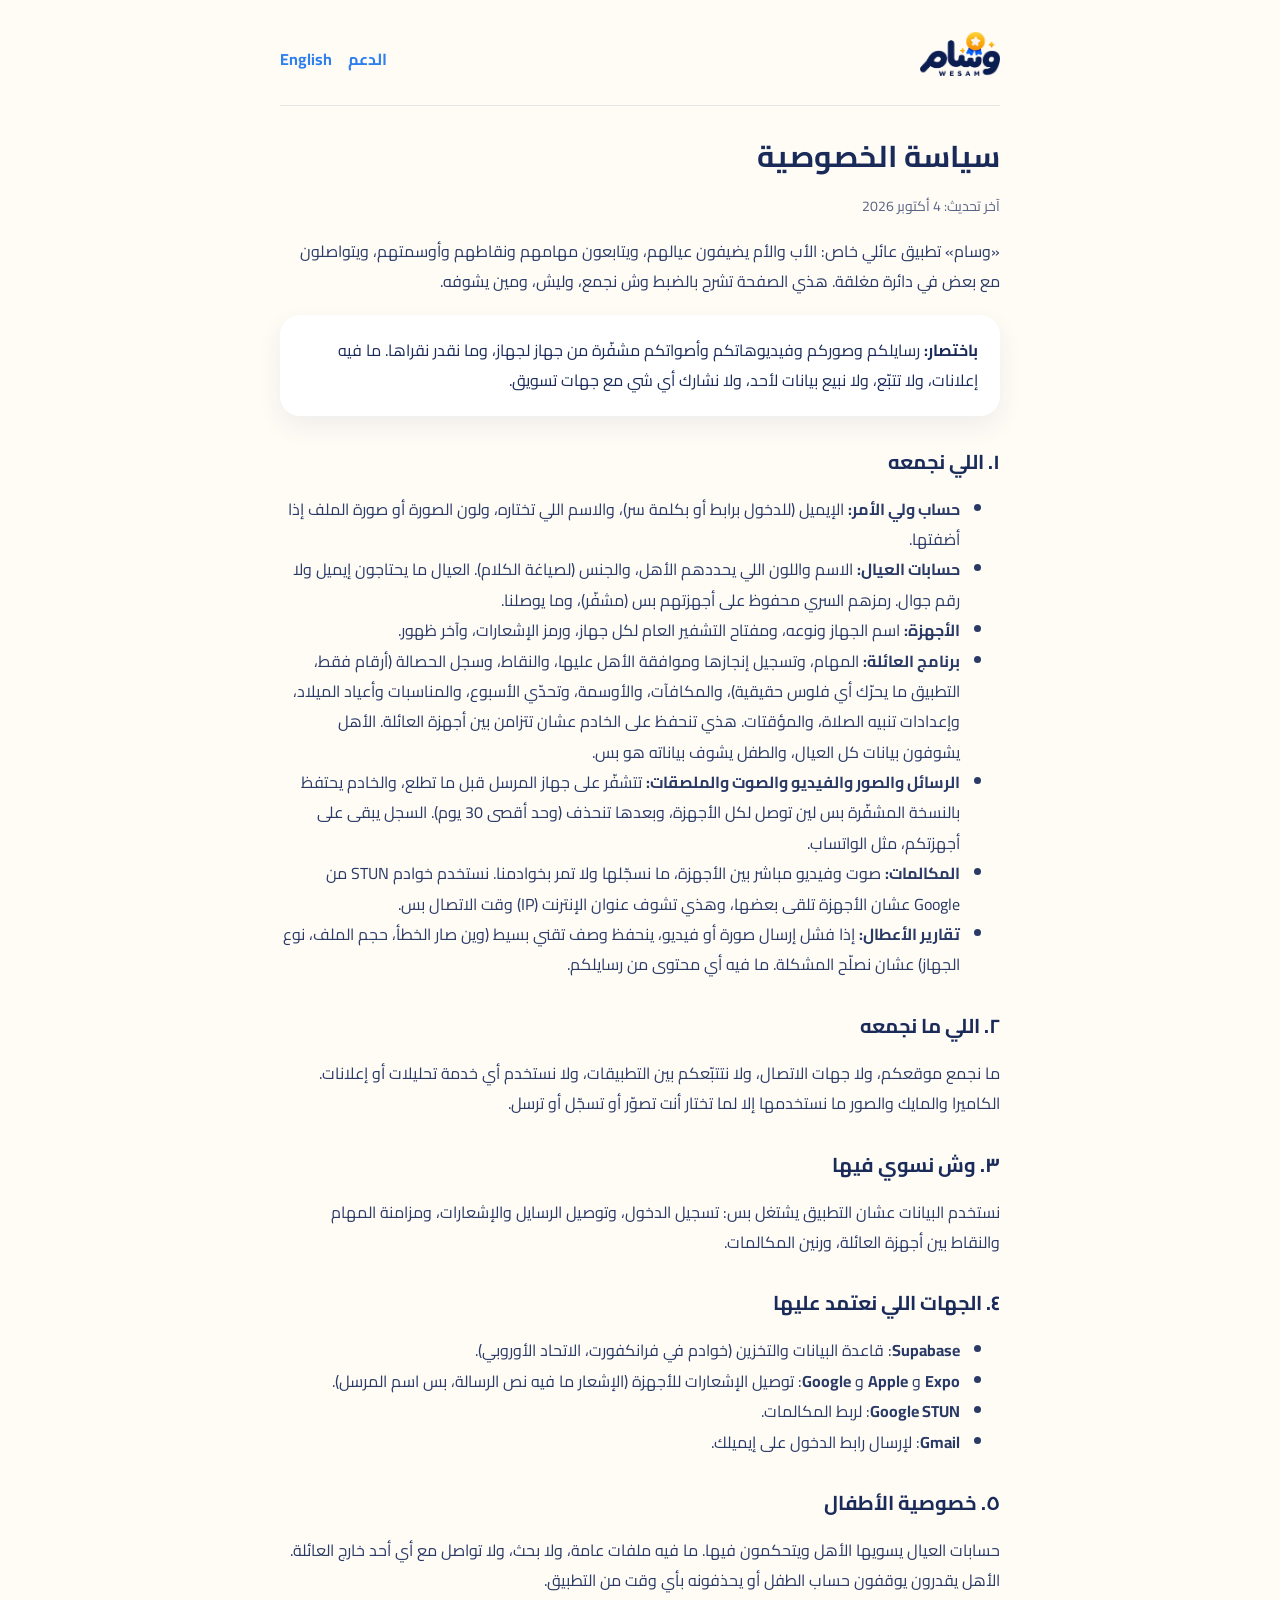
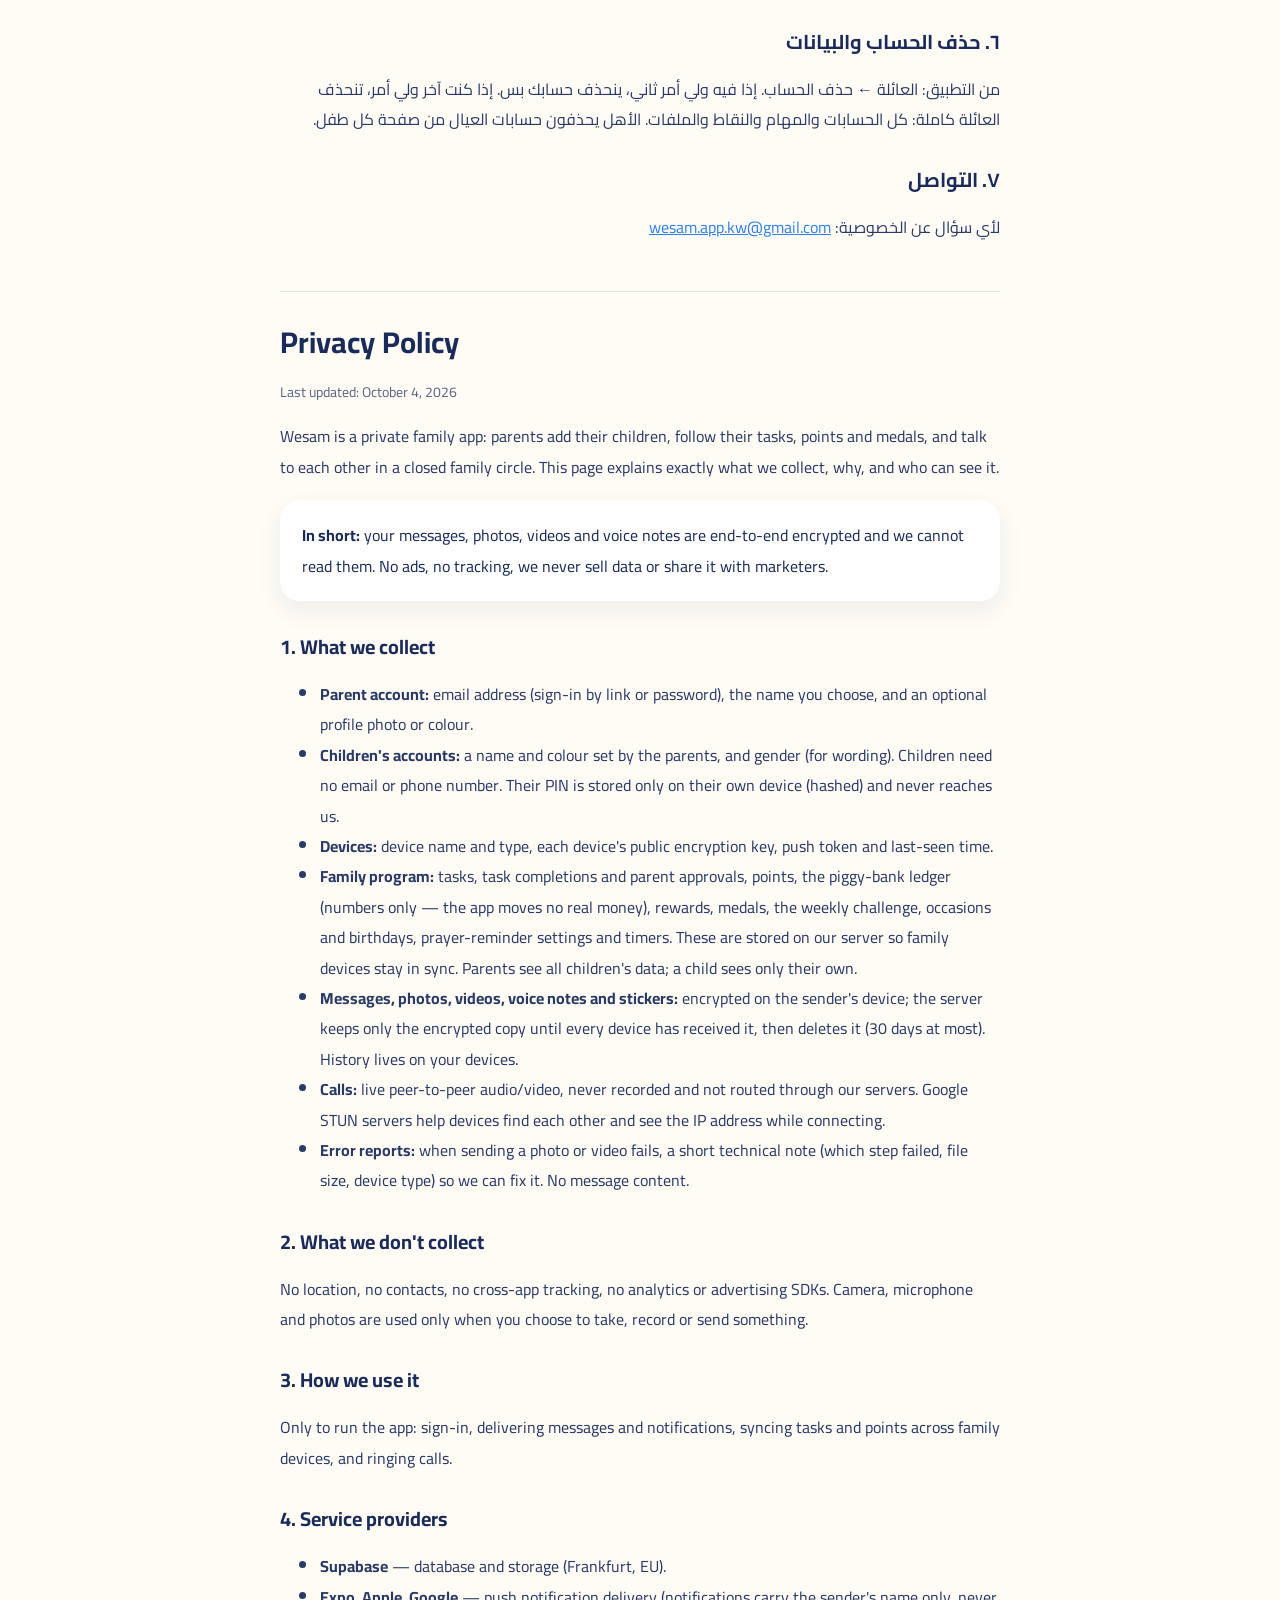
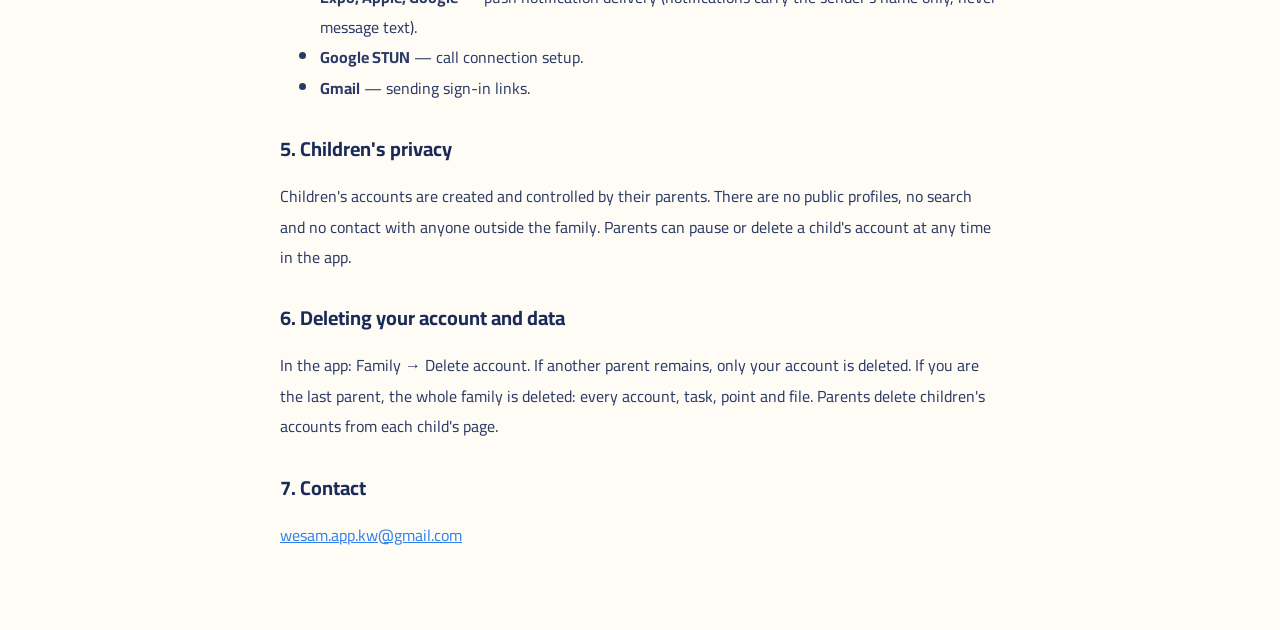
==== privacy.html @ d6e0573b "feat: Wesam privacy policy and support pages Co-Authored-By: Claude Opus 5.5 <noreply@anthropic.com>" ====
<!doctype html>
<html lang="ar" dir="rtl">
<head>
<meta charset="utf-8">
<meta name="viewport" content="width=device-width,initial-scale=1">
<title>سياسة الخصوصية · وسام</title>
<link rel="preconnect" href="https://fonts.googleapis.com">
<link rel="stylesheet" href="https://fonts.googleapis.com/css2?family=Cairo:wght@500;700;800&display=swap">
<link rel="stylesheet" href="style.css">
<link rel="icon" href="icon.png">
</head>
<body>
<div class="wrap">
<header><a href="./"><img src="logo.png" alt="وسام"></a><nav><a href="support.html">الدعم</a><a href="#en">English</a></nav></header>

<h1>سياسة الخصوصية</h1>
<p class="muted">آخر تحديث: 4 أكتوبر 2026</p>
<p>«وسام» تطبيق عائلي خاص: الأب والأم يضيفون عيالهم، ويتابعون مهامهم ونقاطهم وأوسمتهم، ويتواصلون مع بعض في دائرة مغلقة. هذي الصفحة تشرح بالضبط وش نجمع، وليش، ومين يشوفه.</p>

<div class="card">
<b>باختصار:</b> رسايلكم وصوركم وفيديوهاتكم وأصواتكم مشفّرة من جهاز لجهاز، وما نقدر نقراها. ما فيه إعلانات، ولا تتبّع، ولا نبيع بيانات لأحد، ولا نشارك أي شي مع جهات تسويق.
</div>

<h2>١. اللي نجمعه</h2>
<ul>
<li><b>حساب ولي الأمر:</b> الإيميل (للدخول برابط أو بكلمة سر)، والاسم اللي تختاره، ولون الصورة أو صورة الملف إذا أضفتها.</li>
<li><b>حسابات العيال:</b> الاسم واللون اللي يحددهم الأهل، والجنس (لصياغة الكلام). العيال ما يحتاجون إيميل ولا رقم جوال. رمزهم السري محفوظ على أجهزتهم بس (مشفّر)، وما يوصلنا.</li>
<li><b>الأجهزة:</b> اسم الجهاز ونوعه، ومفتاح التشفير العام لكل جهاز، ورمز الإشعارات، وآخر ظهور.</li>
<li><b>برنامج العائلة:</b> المهام، وتسجيل إنجازها وموافقة الأهل عليها، والنقاط، وسجل الحصالة (أرقام فقط، التطبيق ما يحرّك أي فلوس حقيقية)، والمكافآت، والأوسمة، وتحدّي الأسبوع، والمناسبات وأعياد الميلاد، وإعدادات تنبيه الصلاة، والمؤقتات. هذي تنحفظ على الخادم عشان تتزامن بين أجهزة العائلة. الأهل يشوفون بيانات كل العيال، والطفل يشوف بياناته هو بس.</li>
<li><b>الرسائل والصور والفيديو والصوت والملصقات:</b> تتشفّر على جهاز المرسل قبل ما تطلع، والخادم يحتفظ بالنسخة المشفّرة بس لين توصل لكل الأجهزة، وبعدها تنحذف (وحد أقصى 30 يوم). السجل يبقى على أجهزتكم، مثل الواتساب.</li>
<li><b>المكالمات:</b> صوت وفيديو مباشر بين الأجهزة، ما نسجّلها ولا تمر بخوادمنا. نستخدم خوادم STUN من Google عشان الأجهزة تلقى بعضها، وهذي تشوف عنوان الإنترنت (IP) وقت الاتصال بس.</li>
<li><b>تقارير الأعطال:</b> إذا فشل إرسال صورة أو فيديو، ينحفظ وصف تقني بسيط (وين صار الخطأ، حجم الملف، نوع الجهاز) عشان نصلّح المشكلة. ما فيه أي محتوى من رسايلكم.</li>
</ul>

<h2>٢. اللي ما نجمعه</h2>
<p>ما نجمع موقعكم، ولا جهات الاتصال، ولا نتتبّعكم بين التطبيقات، ولا نستخدم أي خدمة تحليلات أو إعلانات. الكاميرا والمايك والصور ما نستخدمها إلا لما تختار أنت تصوّر أو تسجّل أو ترسل.</p>

<h2>٣. وش نسوي فيها</h2>
<p>نستخدم البيانات عشان التطبيق يشتغل بس: تسجيل الدخول، وتوصيل الرسايل والإشعارات، ومزامنة المهام والنقاط بين أجهزة العائلة، ورنين المكالمات.</p>

<h2>٤. الجهات اللي نعتمد عليها</h2>
<ul>
<li><b>Supabase</b>: قاعدة البيانات والتخزين (خوادم في فرانكفورت، الاتحاد الأوروبي).</li>
<li><b>Expo</b> و <b>Apple</b> و <b>Google</b>: توصيل الإشعارات للأجهزة (الإشعار ما فيه نص الرسالة، بس اسم المرسل).</li>
<li><b>Google STUN</b>: لربط المكالمات.</li>
<li><b>Gmail</b>: لإرسال رابط الدخول على إيميلك.</li>
</ul>

<h2>٥. خصوصية الأطفال</h2>
<p>حسابات العيال يسويها الأهل ويتحكمون فيها. ما فيه ملفات عامة، ولا بحث، ولا تواصل مع أي أحد خارج العائلة. الأهل يقدرون يوقفون حساب الطفل أو يحذفونه بأي وقت من التطبيق.</p>

<h2>٦. حذف الحساب والبيانات</h2>
<p>من التطبيق: العائلة ← حذف الحساب. إذا فيه ولي أمر ثاني، ينحذف حسابك بس. إذا كنت آخر ولي أمر، تنحذف العائلة كاملة: كل الحسابات والمهام والنقاط والملفات. الأهل يحذفون حسابات العيال من صفحة كل طفل.</p>

<h2>٧. التواصل</h2>
<p>لأي سؤال عن الخصوصية: <a href="mailto:wesam.app.kw@gmail.com">wesam.app.kw@gmail.com</a></p>

<section class="en" id="en">
<h1>Privacy Policy</h1>
<p class="muted">Last updated: October 4, 2026</p>
<p>Wesam is a private family app: parents add their children, follow their tasks, points and medals, and talk to each other in a closed family circle. This page explains exactly what we collect, why, and who can see it.</p>
<div class="card"><b>In short:</b> your messages, photos, videos and voice notes are end-to-end encrypted and we cannot read them. No ads, no tracking, we never sell data or share it with marketers.</div>
<h2>1. What we collect</h2>
<ul>
<li><b>Parent account:</b> email address (sign-in by link or password), the name you choose, and an optional profile photo or colour.</li>
<li><b>Children's accounts:</b> a name and colour set by the parents, and gender (for wording). Children need no email or phone number. Their PIN is stored only on their own device (hashed) and never reaches us.</li>
<li><b>Devices:</b> device name and type, each device's public encryption key, push token and last-seen time.</li>
<li><b>Family program:</b> tasks, task completions and parent approvals, points, the piggy-bank ledger (numbers only — the app moves no real money), rewards, medals, the weekly challenge, occasions and birthdays, prayer-reminder settings and timers. These are stored on our server so family devices stay in sync. Parents see all children's data; a child sees only their own.</li>
<li><b>Messages, photos, videos, voice notes and stickers:</b> encrypted on the sender's device; the server keeps only the encrypted copy until every device has received it, then deletes it (30 days at most). History lives on your devices.</li>
<li><b>Calls:</b> live peer-to-peer audio/video, never recorded and not routed through our servers. Google STUN servers help devices find each other and see the IP address while connecting.</li>
<li><b>Error reports:</b> when sending a photo or video fails, a short technical note (which step failed, file size, device type) so we can fix it. No message content.</li>
</ul>
<h2>2. What we don't collect</h2>
<p>No location, no contacts, no cross-app tracking, no analytics or advertising SDKs. Camera, microphone and photos are used only when you choose to take, record or send something.</p>
<h2>3. How we use it</h2>
<p>Only to run the app: sign-in, delivering messages and notifications, syncing tasks and points across family devices, and ringing calls.</p>
<h2>4. Service providers</h2>
<ul><li><b>Supabase</b> — database and storage (Frankfurt, EU).</li><li><b>Expo, Apple, Google</b> — push notification delivery (notifications carry the sender's name only, never message text).</li><li><b>Google STUN</b> — call connection setup.</li><li><b>Gmail</b> — sending sign-in links.</li></ul>
<h2>5. Children's privacy</h2>
<p>Children's accounts are created and controlled by their parents. There are no public profiles, no search and no contact with anyone outside the family. Parents can pause or delete a child's account at any time in the app.</p>
<h2>6. Deleting your account and data</h2>
<p>In the app: Family → Delete account. If another parent remains, only your account is deleted. If you are the last parent, the whole family is deleted: every account, task, point and file. Parents delete children's accounts from each child's page.</p>
<h2>7. Contact</h2>
<p><a href="mailto:wesam.app.kw@gmail.com">wesam.app.kw@gmail.com</a></p>
</section>
</div>
</body>
</html>
---- style.css ----
:root{--n:#1A2B59;--b:#2F80ED;--g:#FFC83D;--c:#FFF8E9;--ink2:#5A6585;--hair:rgba(26,43,89,.1)}
*{box-sizing:border-box}
body{margin:0;background:#FFFCF6;color:var(--n);font-family:Cairo,-apple-system,'Segoe UI',Tahoma,Arial,sans-serif;line-height:1.9}
.wrap{max-width:760px;margin:0 auto;padding:32px 20px 64px}
header{display:flex;align-items:center;justify-content:space-between;gap:16px;padding-bottom:20px;border-bottom:1px solid var(--hair);margin-bottom:28px}
header img{height:44px}
nav a{color:var(--b);text-decoration:none;font-weight:700;margin-inline-start:16px}
h1{font-size:30px;line-height:1.5;margin:0 0 6px}
h2{font-size:20px;line-height:1.6;margin:30px 0 8px}
p,li{font-size:16px;color:#2A3A66}
.muted{color:var(--ink2);font-size:14px}
.card{background:#fff;border-radius:20px;padding:20px 22px;box-shadow:0 10px 26px rgba(26,43,89,.07);margin:18px 0}
.en{direction:ltr;text-align:left;margin-top:48px;padding-top:28px;border-top:1px solid var(--hair)}
a{color:var(--b)}
.hero{text-align:center;padding:40px 0 20px}
.hero img{width:120px;border-radius:28px;box-shadow:0 14px 30px rgba(26,43,89,.15)}
.btns{display:flex;gap:12px;justify-content:center;flex-wrap:wrap;margin-top:22px}
.btn{display:inline-block;padding:12px 22px;border-radius:999px;background:var(--n);color:#fff;text-decoration:none;font-weight:800}
.btn.line{background:#fff;color:var(--n);box-shadow:inset 0 0 0 1.5px var(--hair)}
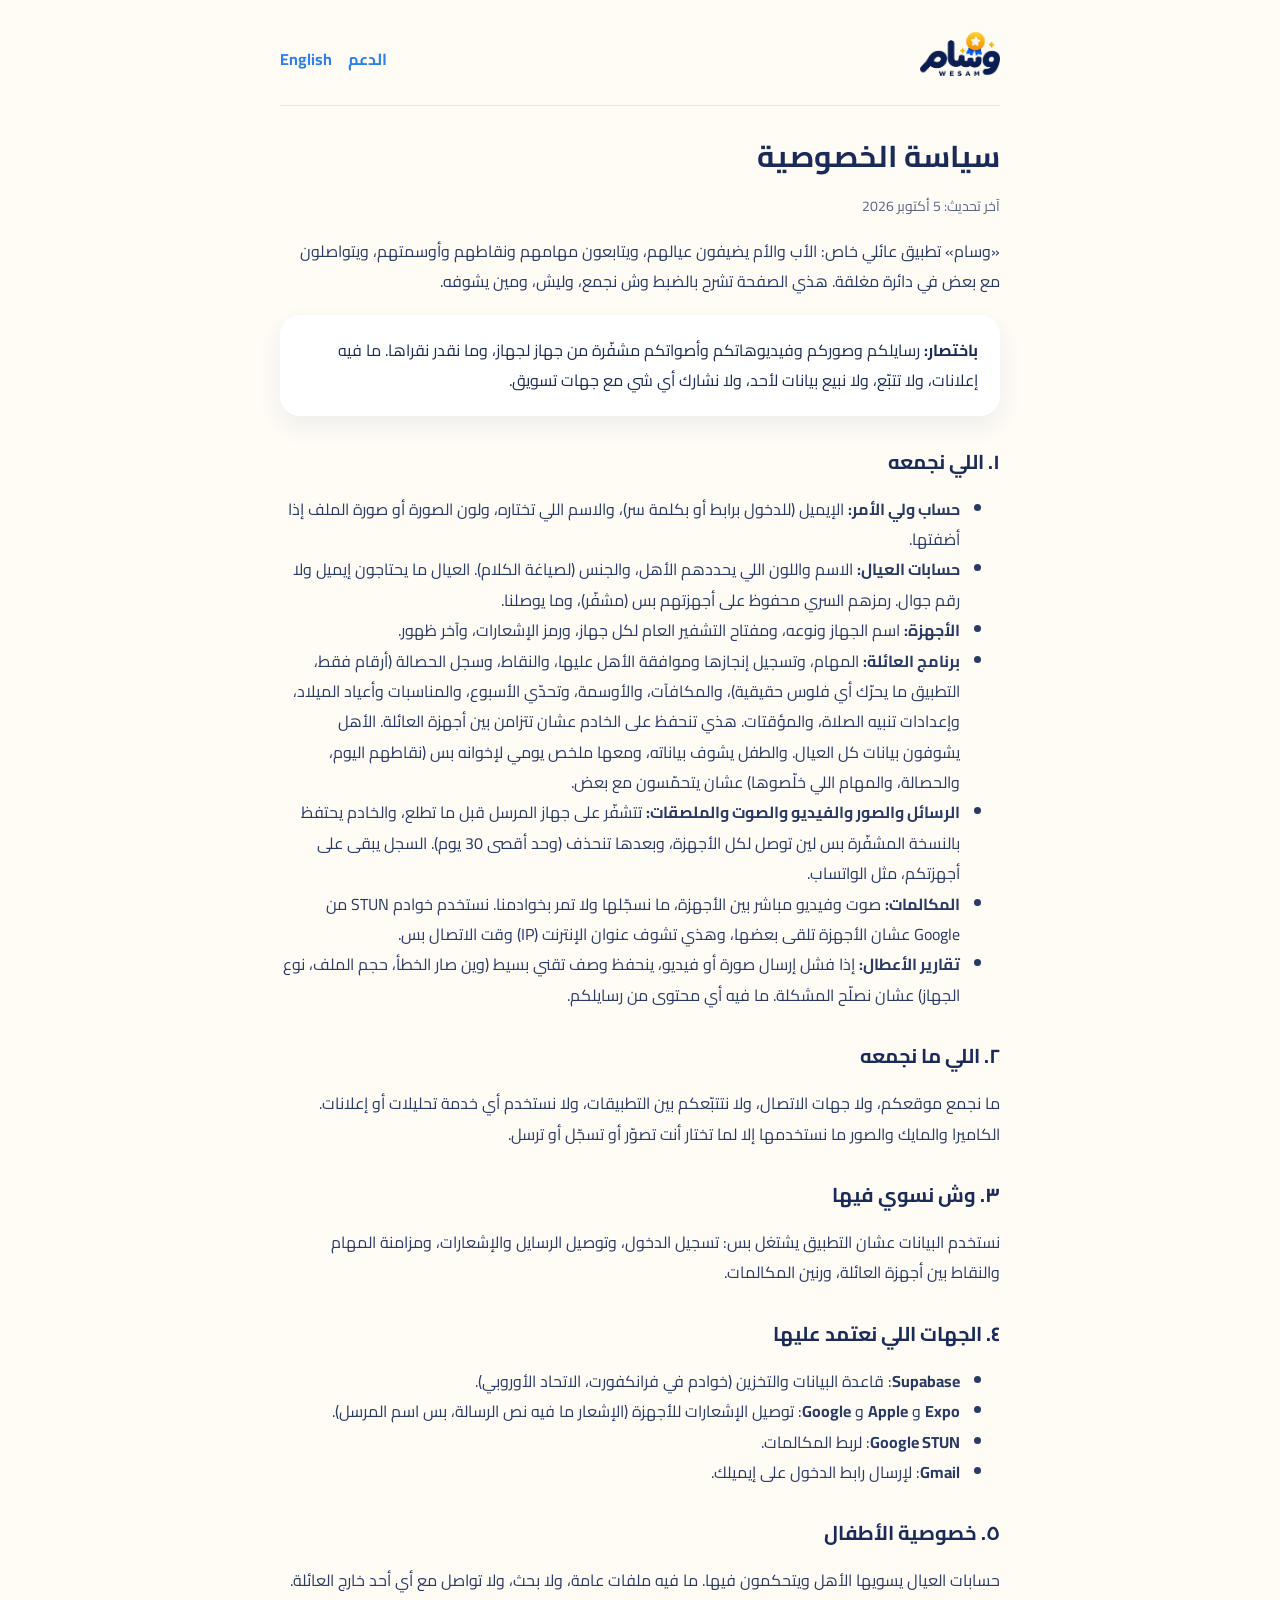
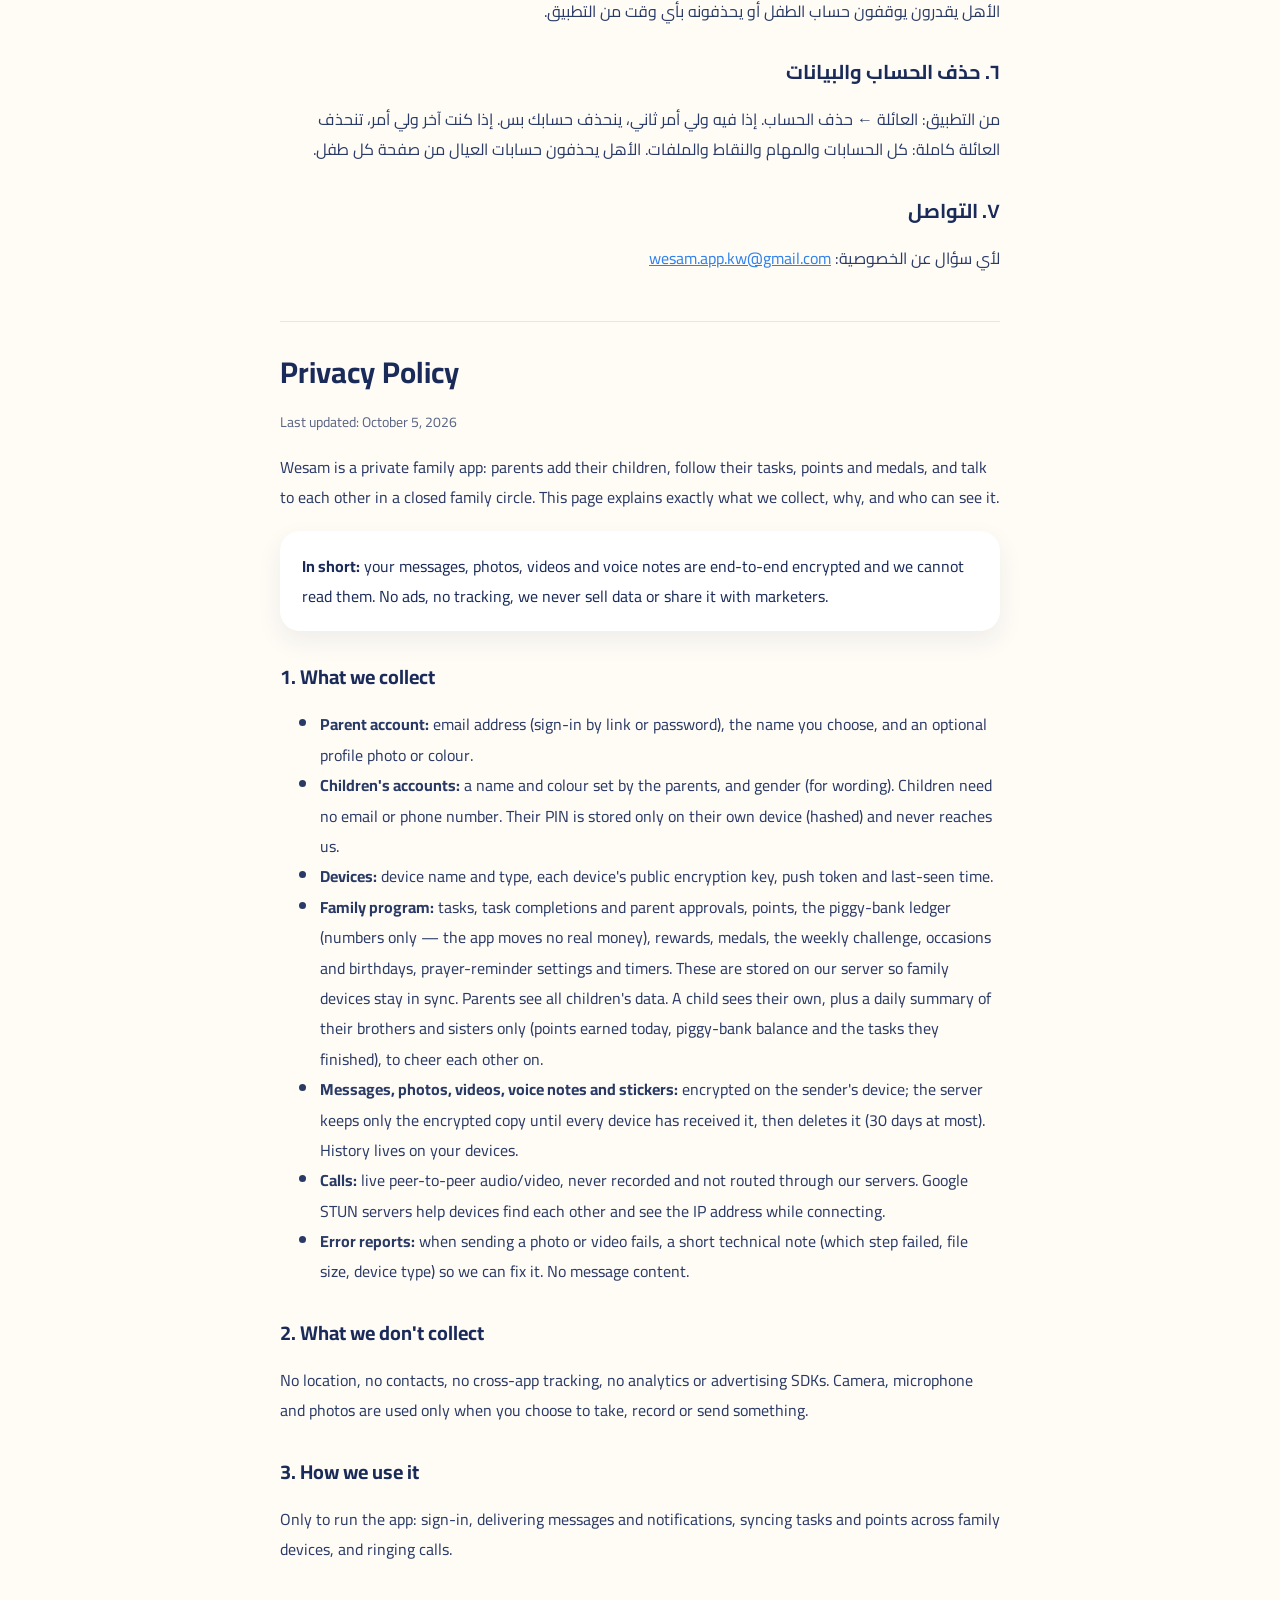
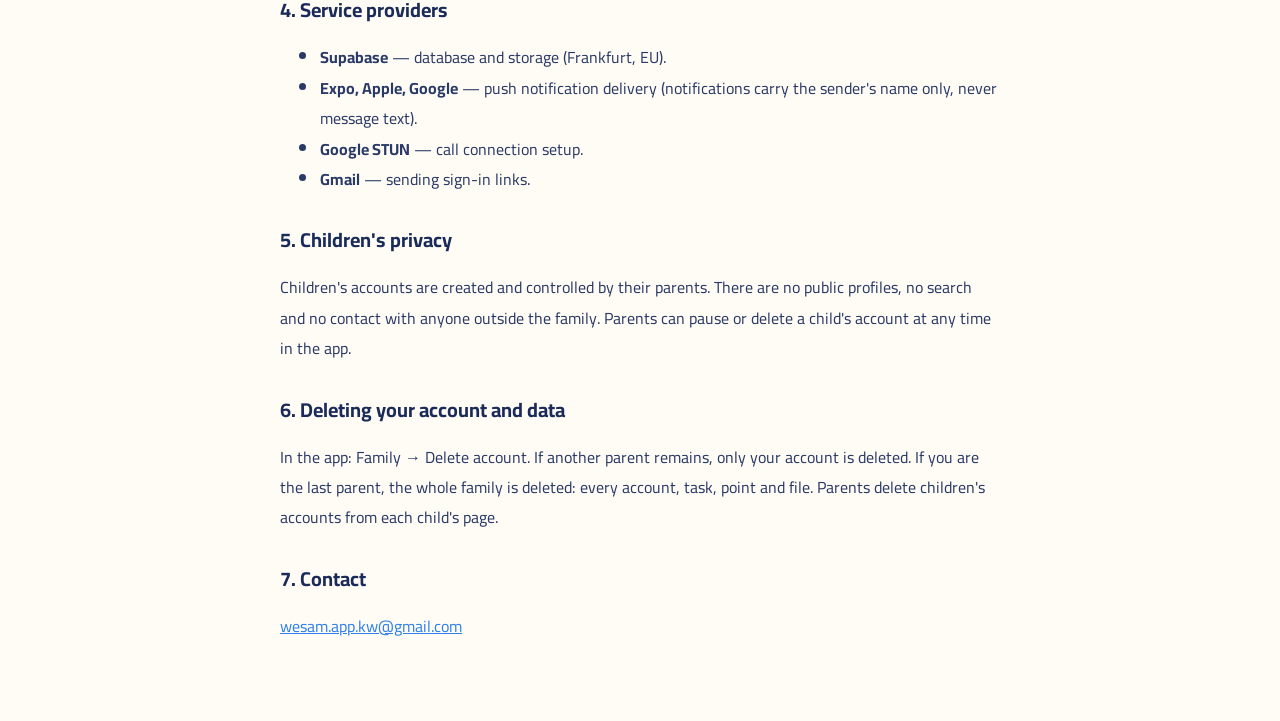
==== commit ac0c8d06: "docs: privacy — children see a daily summary of their siblings Co-Authored-By: Claude Opus 5.5 <nore" ====
--- a/privacy.html
+++ b/privacy.html
@@ -14,7 +14,7 @@
 <header><a href="./"><img src="logo.png" alt="وسام"></a><nav><a href="support.html">الدعم</a><a href="#en">English</a></nav></header>
 
 <h1>سياسة الخصوصية</h1>
-<p class="muted">آخر تحديث: 4 أكتوبر 2026</p>
+<p class="muted">آخر تحديث: 5 أكتوبر 2026</p>
 <p>«وسام» تطبيق عائلي خاص: الأب والأم يضيفون عيالهم، ويتابعون مهامهم ونقاطهم وأوسمتهم، ويتواصلون مع بعض في دائرة مغلقة. هذي الصفحة تشرح بالضبط وش نجمع، وليش، ومين يشوفه.</p>
 
 <div class="card">
@@ -26,7 +26,7 @@
 <li><b>حساب ولي الأمر:</b> الإيميل (للدخول برابط أو بكلمة سر)، والاسم اللي تختاره، ولون الصورة أو صورة الملف إذا أضفتها.</li>
 <li><b>حسابات العيال:</b> الاسم واللون اللي يحددهم الأهل، والجنس (لصياغة الكلام). العيال ما يحتاجون إيميل ولا رقم جوال. رمزهم السري محفوظ على أجهزتهم بس (مشفّر)، وما يوصلنا.</li>
 <li><b>الأجهزة:</b> اسم الجهاز ونوعه، ومفتاح التشفير العام لكل جهاز، ورمز الإشعارات، وآخر ظهور.</li>
-<li><b>برنامج العائلة:</b> المهام، وتسجيل إنجازها وموافقة الأهل عليها، والنقاط، وسجل الحصالة (أرقام فقط، التطبيق ما يحرّك أي فلوس حقيقية)، والمكافآت، والأوسمة، وتحدّي الأسبوع، والمناسبات وأعياد الميلاد، وإعدادات تنبيه الصلاة، والمؤقتات. هذي تنحفظ على الخادم عشان تتزامن بين أجهزة العائلة. الأهل يشوفون بيانات كل العيال، والطفل يشوف بياناته هو بس.</li>
+<li><b>برنامج العائلة:</b> المهام، وتسجيل إنجازها وموافقة الأهل عليها، والنقاط، وسجل الحصالة (أرقام فقط، التطبيق ما يحرّك أي فلوس حقيقية)، والمكافآت، والأوسمة، وتحدّي الأسبوع، والمناسبات وأعياد الميلاد، وإعدادات تنبيه الصلاة، والمؤقتات. هذي تنحفظ على الخادم عشان تتزامن بين أجهزة العائلة. الأهل يشوفون بيانات كل العيال. والطفل يشوف بياناته، ومعها ملخص يومي لإخوانه بس (نقاطهم اليوم، والحصالة، والمهام اللي خلّصوها) عشان يتحمّسون مع بعض.</li>
 <li><b>الرسائل والصور والفيديو والصوت والملصقات:</b> تتشفّر على جهاز المرسل قبل ما تطلع، والخادم يحتفظ بالنسخة المشفّرة بس لين توصل لكل الأجهزة، وبعدها تنحذف (وحد أقصى 30 يوم). السجل يبقى على أجهزتكم، مثل الواتساب.</li>
 <li><b>المكالمات:</b> صوت وفيديو مباشر بين الأجهزة، ما نسجّلها ولا تمر بخوادمنا. نستخدم خوادم STUN من Google عشان الأجهزة تلقى بعضها، وهذي تشوف عنوان الإنترنت (IP) وقت الاتصال بس.</li>
 <li><b>تقارير الأعطال:</b> إذا فشل إرسال صورة أو فيديو، ينحفظ وصف تقني بسيط (وين صار الخطأ، حجم الملف، نوع الجهاز) عشان نصلّح المشكلة. ما فيه أي محتوى من رسايلكم.</li>
@@ -57,7 +57,7 @@
 
 <section class="en" id="en">
 <h1>Privacy Policy</h1>
-<p class="muted">Last updated: October 4, 2026</p>
+<p class="muted">Last updated: October 5, 2026</p>
 <p>Wesam is a private family app: parents add their children, follow their tasks, points and medals, and talk to each other in a closed family circle. This page explains exactly what we collect, why, and who can see it.</p>
 <div class="card"><b>In short:</b> your messages, photos, videos and voice notes are end-to-end encrypted and we cannot read them. No ads, no tracking, we never sell data or share it with marketers.</div>
 <h2>1. What we collect</h2>
@@ -65,7 +65,7 @@
 <li><b>Parent account:</b> email address (sign-in by link or password), the name you choose, and an optional profile photo or colour.</li>
 <li><b>Children's accounts:</b> a name and colour set by the parents, and gender (for wording). Children need no email or phone number. Their PIN is stored only on their own device (hashed) and never reaches us.</li>
 <li><b>Devices:</b> device name and type, each device's public encryption key, push token and last-seen time.</li>
-<li><b>Family program:</b> tasks, task completions and parent approvals, points, the piggy-bank ledger (numbers only — the app moves no real money), rewards, medals, the weekly challenge, occasions and birthdays, prayer-reminder settings and timers. These are stored on our server so family devices stay in sync. Parents see all children's data; a child sees only their own.</li>
+<li><b>Family program:</b> tasks, task completions and parent approvals, points, the piggy-bank ledger (numbers only — the app moves no real money), rewards, medals, the weekly challenge, occasions and birthdays, prayer-reminder settings and timers. These are stored on our server so family devices stay in sync. Parents see all children's data. A child sees their own, plus a daily summary of their brothers and sisters only (points earned today, piggy-bank balance and the tasks they finished), to cheer each other on.</li>
 <li><b>Messages, photos, videos, voice notes and stickers:</b> encrypted on the sender's device; the server keeps only the encrypted copy until every device has received it, then deletes it (30 days at most). History lives on your devices.</li>
 <li><b>Calls:</b> live peer-to-peer audio/video, never recorded and not routed through our servers. Google STUN servers help devices find each other and see the IP address while connecting.</li>
 <li><b>Error reports:</b> when sending a photo or video fails, a short technical note (which step failed, file size, device type) so we can fix it. No message content.</li>
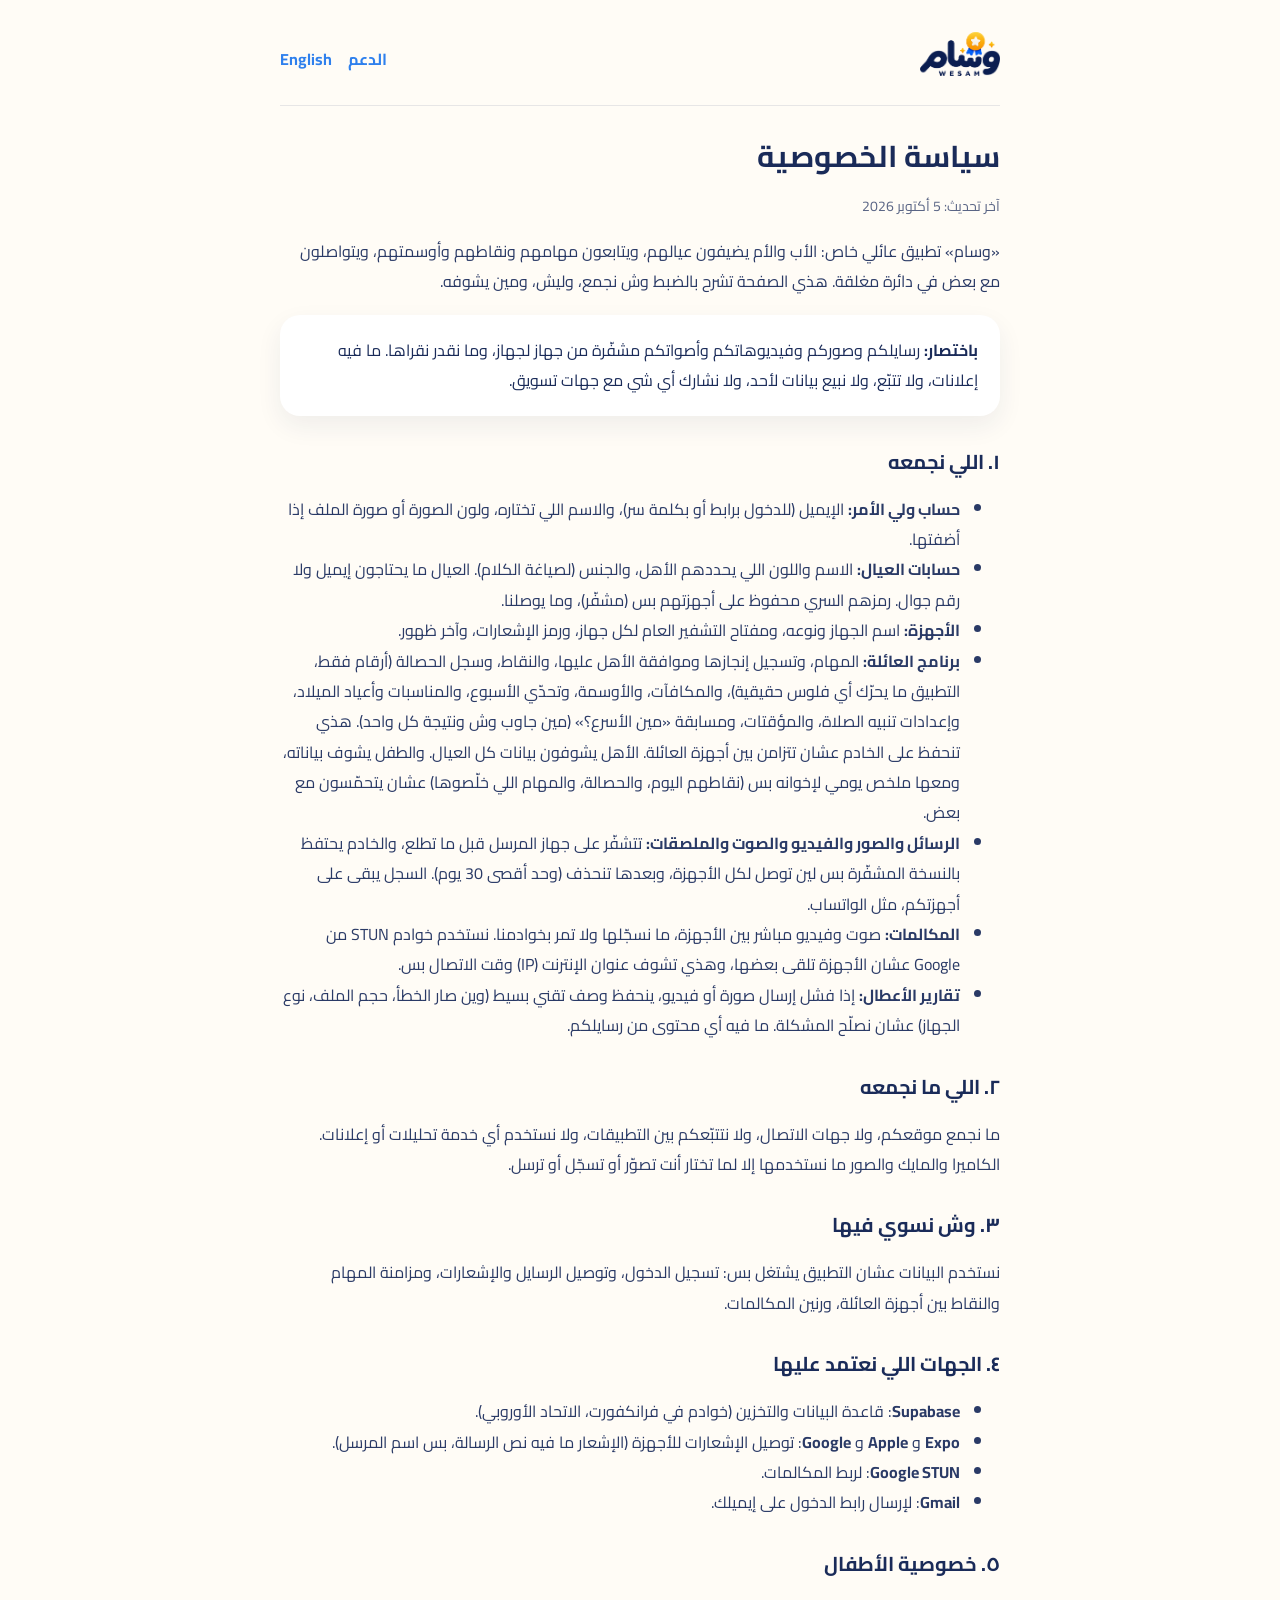
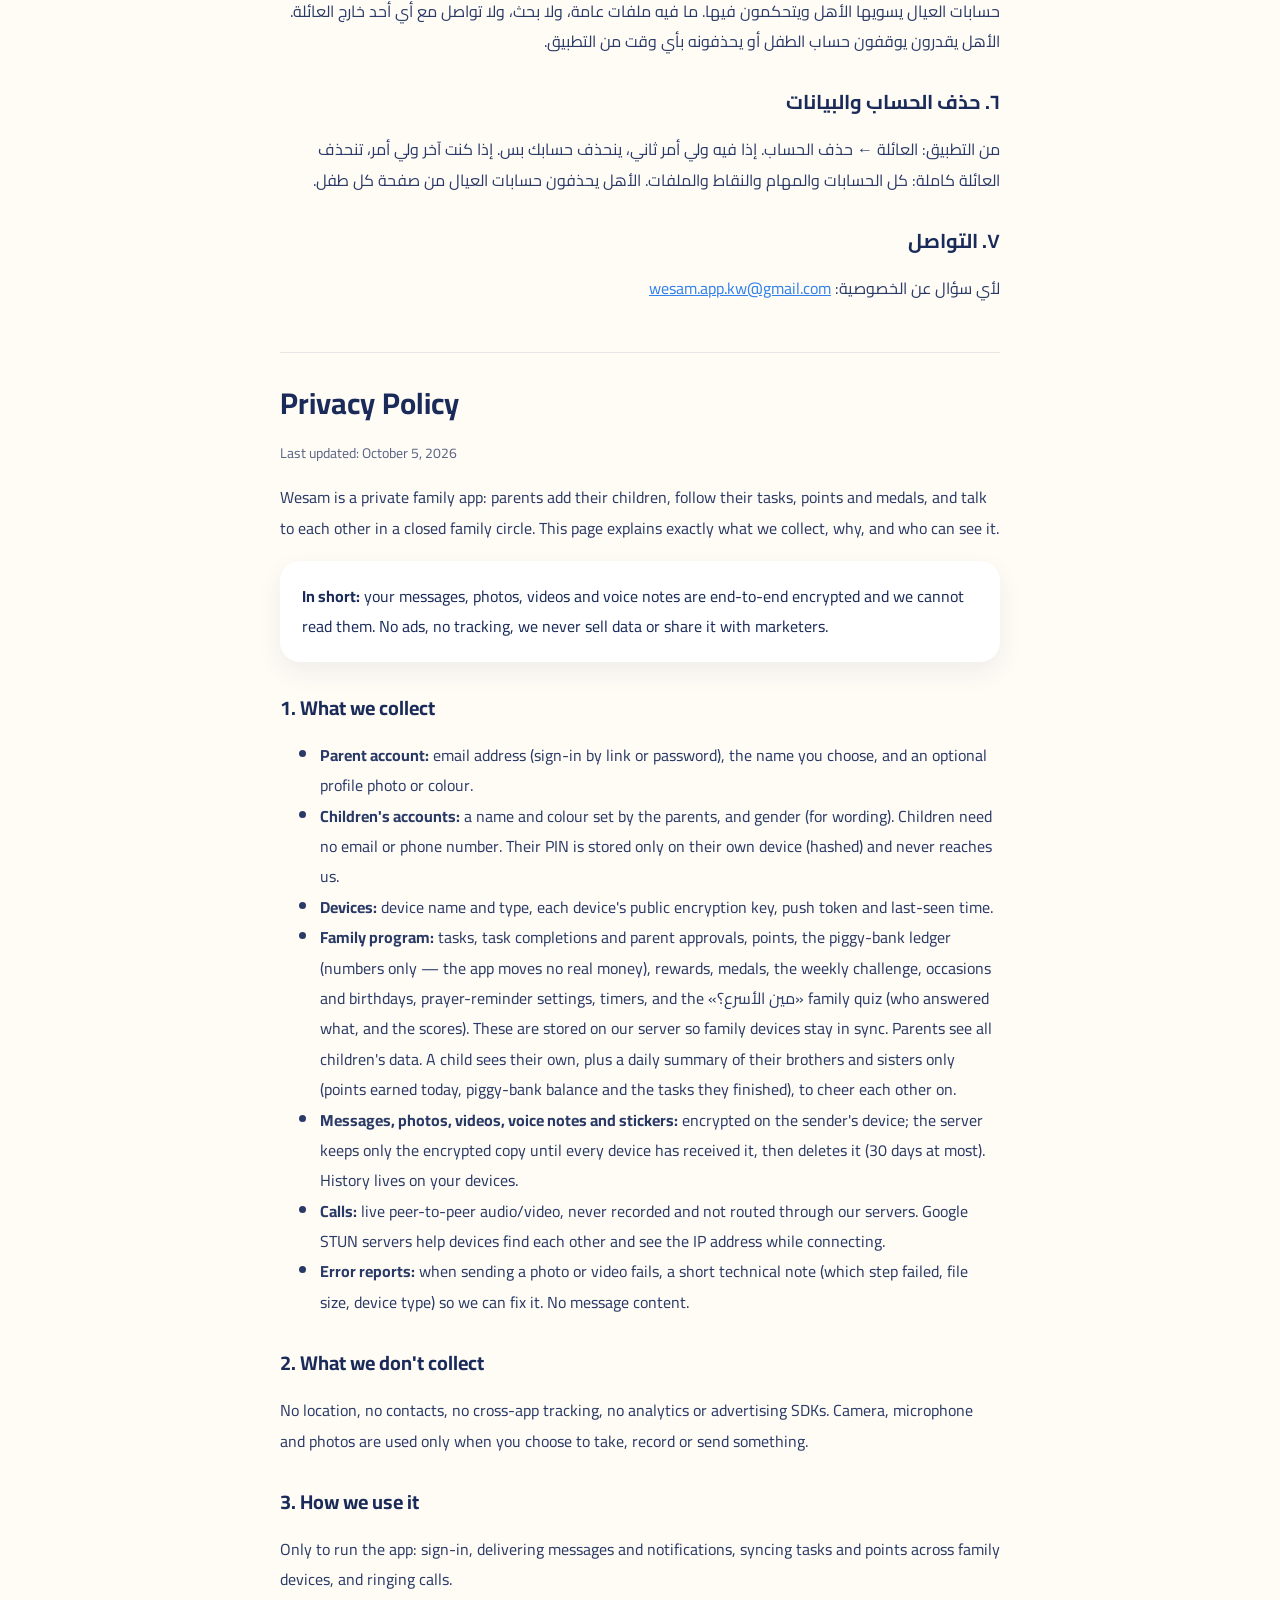
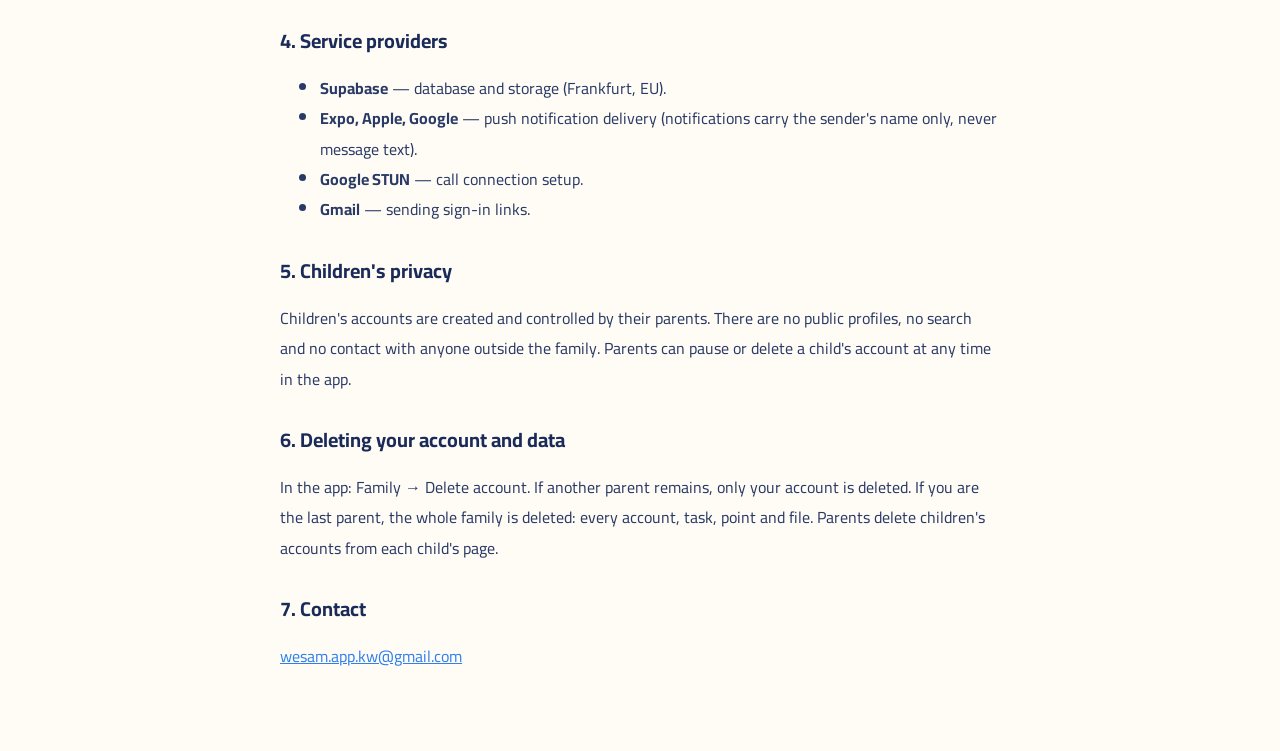
==== commit 76496610: "docs: privacy — the family quiz Co-Authored-By: Claude Opus 5.5 <noreply@anthropic.com>" ====
--- a/privacy.html
+++ b/privacy.html
@@ -26,7 +26,7 @@
 <li><b>حساب ولي الأمر:</b> الإيميل (للدخول برابط أو بكلمة سر)، والاسم اللي تختاره، ولون الصورة أو صورة الملف إذا أضفتها.</li>
 <li><b>حسابات العيال:</b> الاسم واللون اللي يحددهم الأهل، والجنس (لصياغة الكلام). العيال ما يحتاجون إيميل ولا رقم جوال. رمزهم السري محفوظ على أجهزتهم بس (مشفّر)، وما يوصلنا.</li>
 <li><b>الأجهزة:</b> اسم الجهاز ونوعه، ومفتاح التشفير العام لكل جهاز، ورمز الإشعارات، وآخر ظهور.</li>
-<li><b>برنامج العائلة:</b> المهام، وتسجيل إنجازها وموافقة الأهل عليها، والنقاط، وسجل الحصالة (أرقام فقط، التطبيق ما يحرّك أي فلوس حقيقية)، والمكافآت، والأوسمة، وتحدّي الأسبوع، والمناسبات وأعياد الميلاد، وإعدادات تنبيه الصلاة، والمؤقتات. هذي تنحفظ على الخادم عشان تتزامن بين أجهزة العائلة. الأهل يشوفون بيانات كل العيال. والطفل يشوف بياناته، ومعها ملخص يومي لإخوانه بس (نقاطهم اليوم، والحصالة، والمهام اللي خلّصوها) عشان يتحمّسون مع بعض.</li>
+<li><b>برنامج العائلة:</b> المهام، وتسجيل إنجازها وموافقة الأهل عليها، والنقاط، وسجل الحصالة (أرقام فقط، التطبيق ما يحرّك أي فلوس حقيقية)، والمكافآت، والأوسمة، وتحدّي الأسبوع، والمناسبات وأعياد الميلاد، وإعدادات تنبيه الصلاة، والمؤقتات، ومسابقة «مين الأسرع؟» (مين جاوب وش ونتيجة كل واحد). هذي تنحفظ على الخادم عشان تتزامن بين أجهزة العائلة. الأهل يشوفون بيانات كل العيال. والطفل يشوف بياناته، ومعها ملخص يومي لإخوانه بس (نقاطهم اليوم، والحصالة، والمهام اللي خلّصوها) عشان يتحمّسون مع بعض.</li>
 <li><b>الرسائل والصور والفيديو والصوت والملصقات:</b> تتشفّر على جهاز المرسل قبل ما تطلع، والخادم يحتفظ بالنسخة المشفّرة بس لين توصل لكل الأجهزة، وبعدها تنحذف (وحد أقصى 30 يوم). السجل يبقى على أجهزتكم، مثل الواتساب.</li>
 <li><b>المكالمات:</b> صوت وفيديو مباشر بين الأجهزة، ما نسجّلها ولا تمر بخوادمنا. نستخدم خوادم STUN من Google عشان الأجهزة تلقى بعضها، وهذي تشوف عنوان الإنترنت (IP) وقت الاتصال بس.</li>
 <li><b>تقارير الأعطال:</b> إذا فشل إرسال صورة أو فيديو، ينحفظ وصف تقني بسيط (وين صار الخطأ، حجم الملف، نوع الجهاز) عشان نصلّح المشكلة. ما فيه أي محتوى من رسايلكم.</li>
@@ -65,7 +65,7 @@
 <li><b>Parent account:</b> email address (sign-in by link or password), the name you choose, and an optional profile photo or colour.</li>
 <li><b>Children's accounts:</b> a name and colour set by the parents, and gender (for wording). Children need no email or phone number. Their PIN is stored only on their own device (hashed) and never reaches us.</li>
 <li><b>Devices:</b> device name and type, each device's public encryption key, push token and last-seen time.</li>
-<li><b>Family program:</b> tasks, task completions and parent approvals, points, the piggy-bank ledger (numbers only — the app moves no real money), rewards, medals, the weekly challenge, occasions and birthdays, prayer-reminder settings and timers. These are stored on our server so family devices stay in sync. Parents see all children's data. A child sees their own, plus a daily summary of their brothers and sisters only (points earned today, piggy-bank balance and the tasks they finished), to cheer each other on.</li>
+<li><b>Family program:</b> tasks, task completions and parent approvals, points, the piggy-bank ledger (numbers only — the app moves no real money), rewards, medals, the weekly challenge, occasions and birthdays, prayer-reminder settings, timers, and the «مين الأسرع؟» family quiz (who answered what, and the scores). These are stored on our server so family devices stay in sync. Parents see all children's data. A child sees their own, plus a daily summary of their brothers and sisters only (points earned today, piggy-bank balance and the tasks they finished), to cheer each other on.</li>
 <li><b>Messages, photos, videos, voice notes and stickers:</b> encrypted on the sender's device; the server keeps only the encrypted copy until every device has received it, then deletes it (30 days at most). History lives on your devices.</li>
 <li><b>Calls:</b> live peer-to-peer audio/video, never recorded and not routed through our servers. Google STUN servers help devices find each other and see the IP address while connecting.</li>
 <li><b>Error reports:</b> when sending a photo or video fails, a short technical note (which step failed, file size, device type) so we can fix it. No message content.</li>
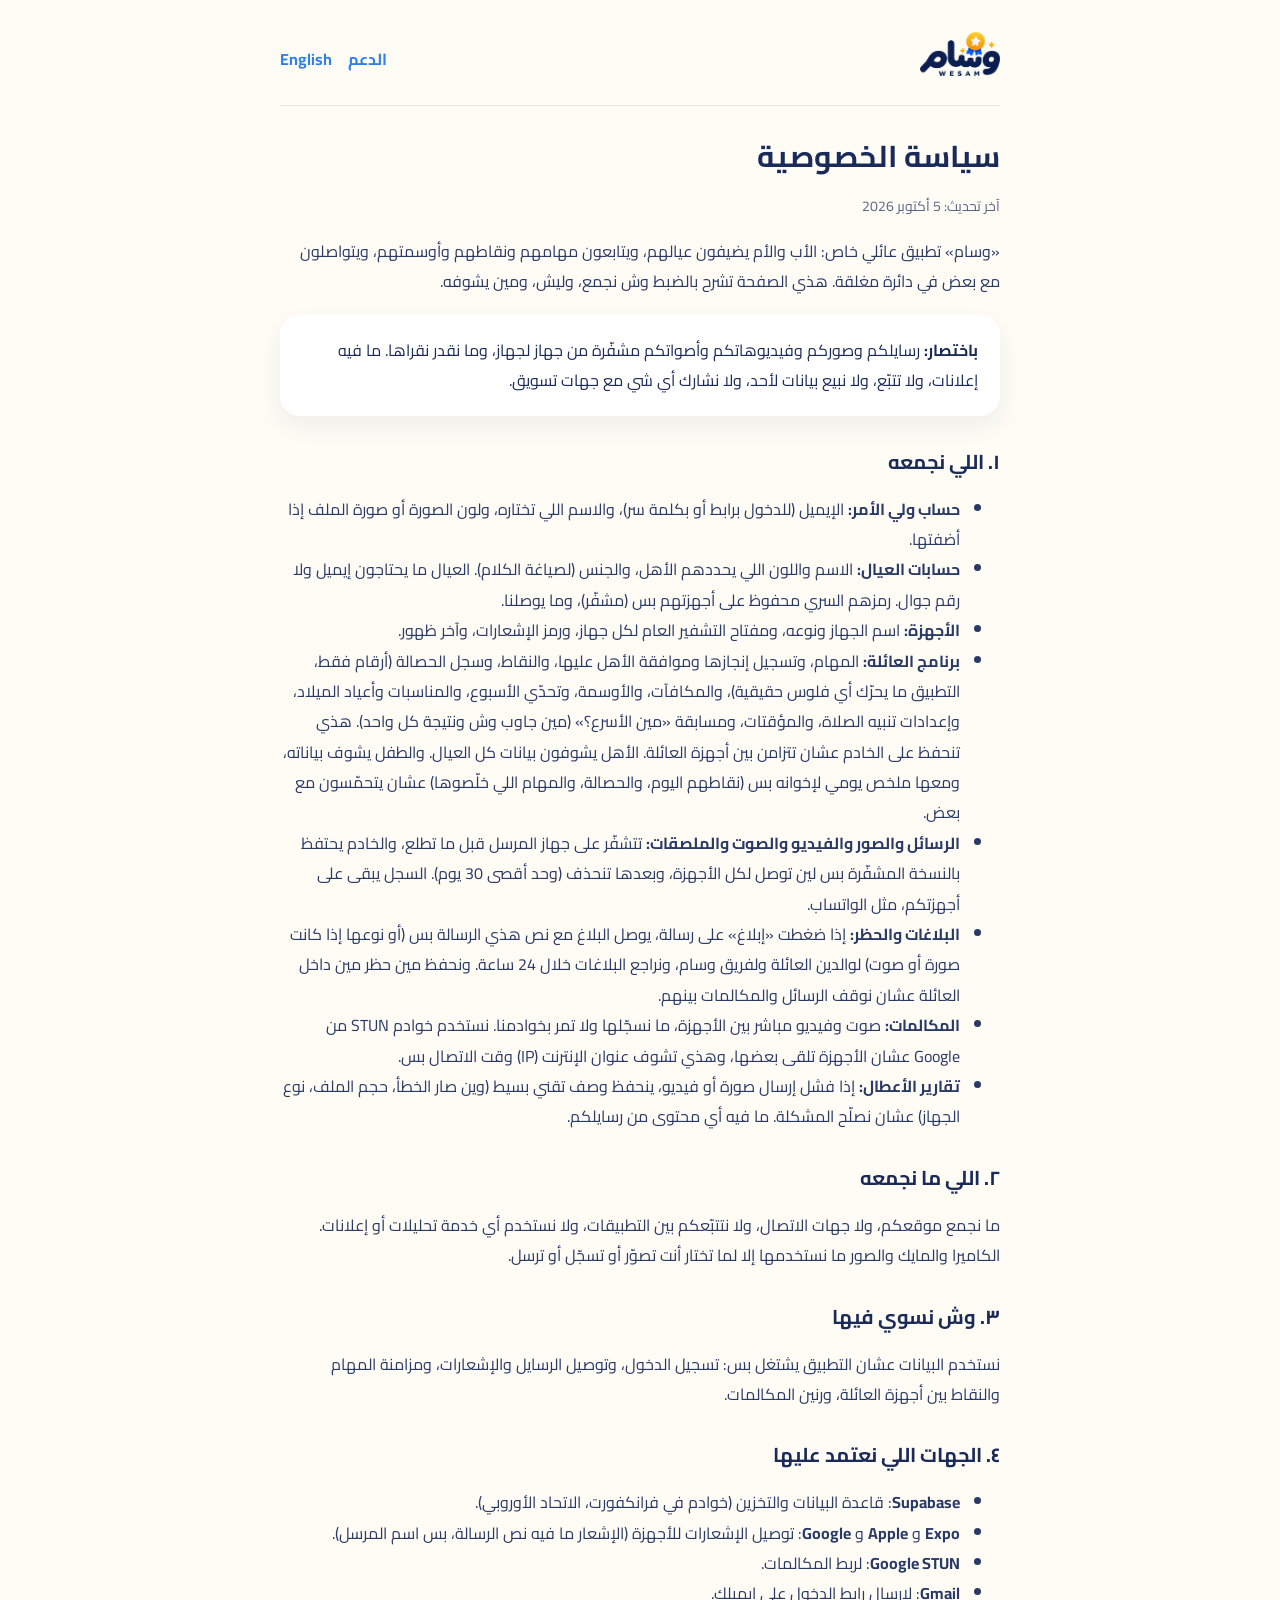
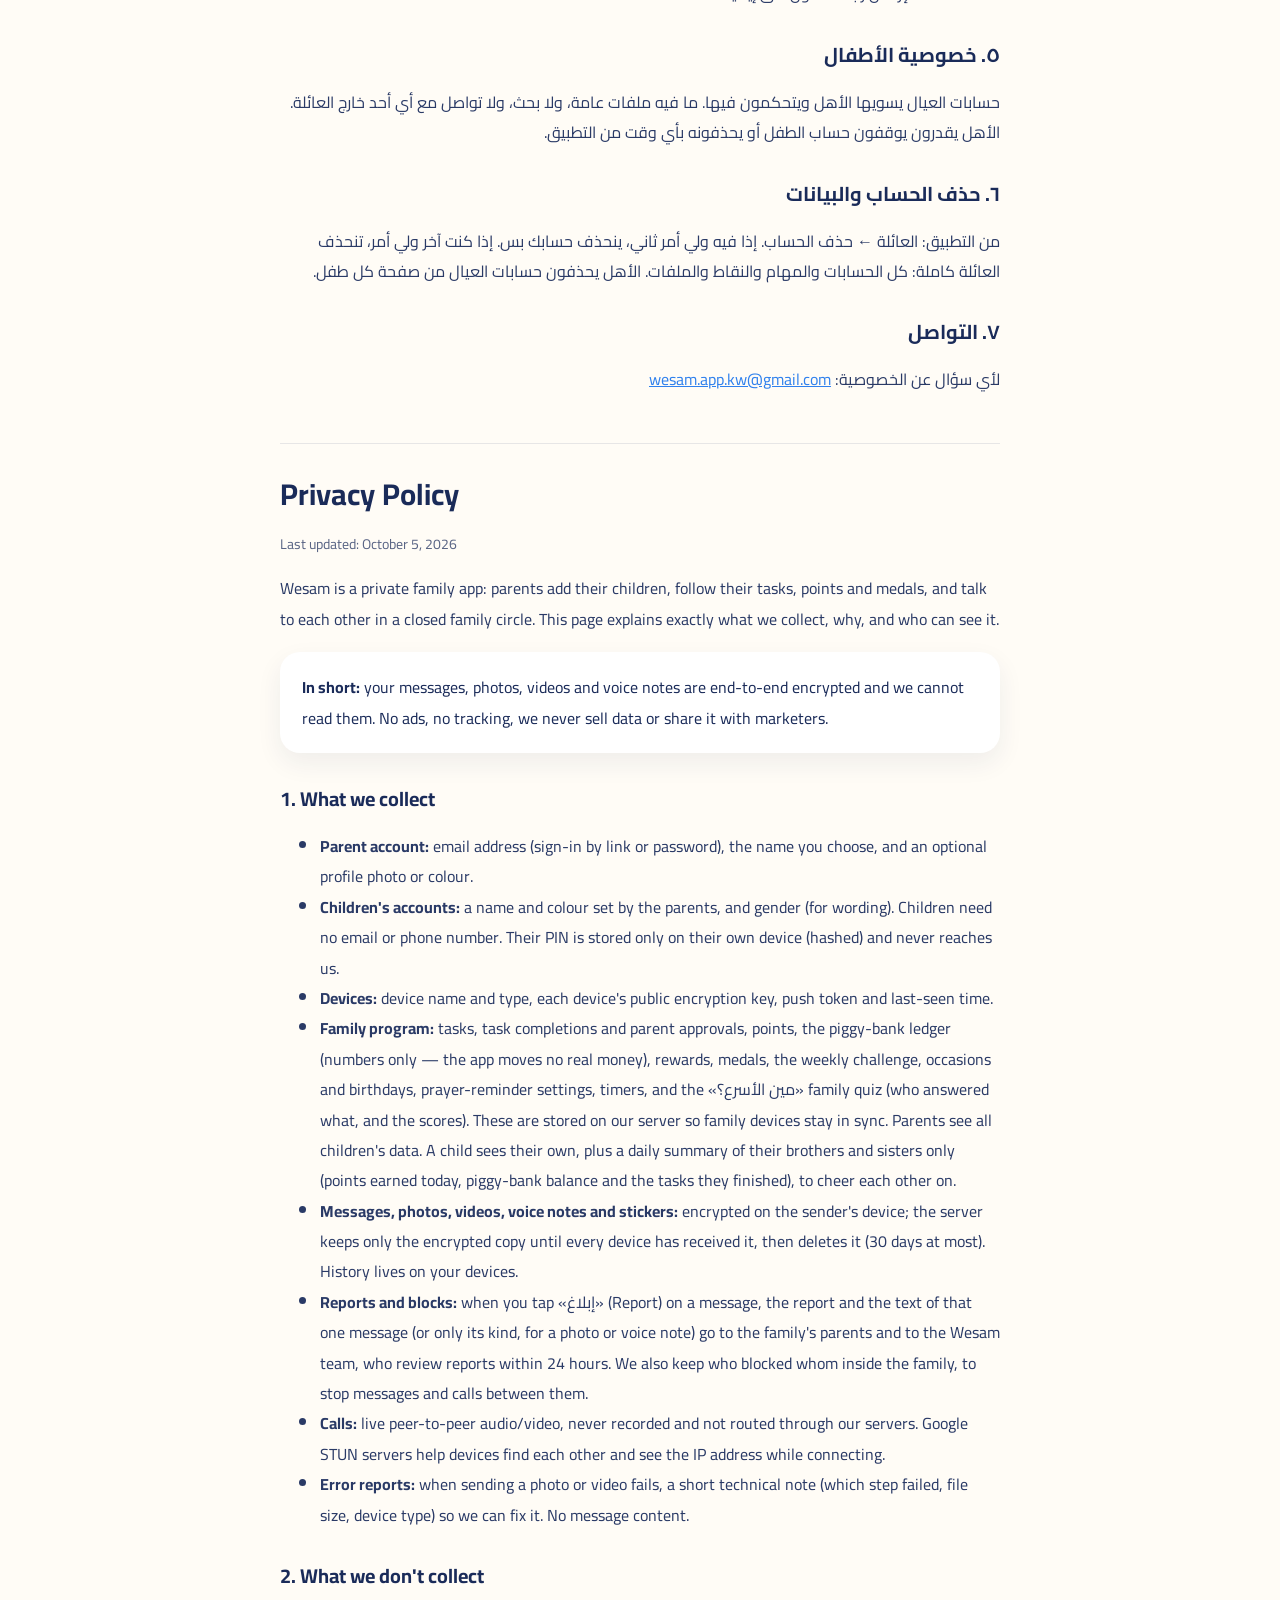
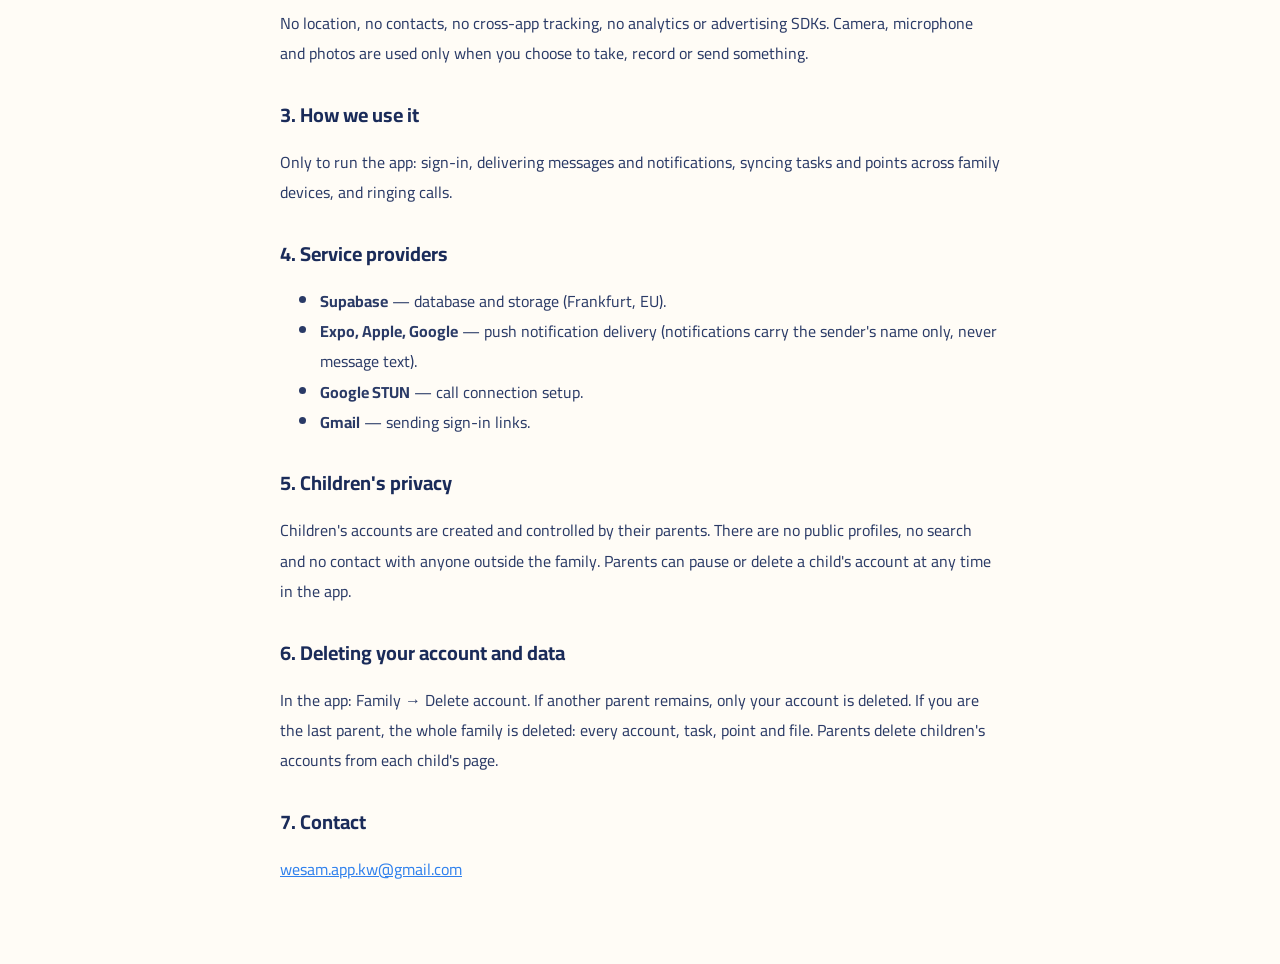
==== commit 14694b24: "docs: privacy — reporting a message and blocking a member" ====
--- a/privacy.html
+++ b/privacy.html
@@ -28,6 +28,7 @@
 <li><b>الأجهزة:</b> اسم الجهاز ونوعه، ومفتاح التشفير العام لكل جهاز، ورمز الإشعارات، وآخر ظهور.</li>
 <li><b>برنامج العائلة:</b> المهام، وتسجيل إنجازها وموافقة الأهل عليها، والنقاط، وسجل الحصالة (أرقام فقط، التطبيق ما يحرّك أي فلوس حقيقية)، والمكافآت، والأوسمة، وتحدّي الأسبوع، والمناسبات وأعياد الميلاد، وإعدادات تنبيه الصلاة، والمؤقتات، ومسابقة «مين الأسرع؟» (مين جاوب وش ونتيجة كل واحد). هذي تنحفظ على الخادم عشان تتزامن بين أجهزة العائلة. الأهل يشوفون بيانات كل العيال. والطفل يشوف بياناته، ومعها ملخص يومي لإخوانه بس (نقاطهم اليوم، والحصالة، والمهام اللي خلّصوها) عشان يتحمّسون مع بعض.</li>
 <li><b>الرسائل والصور والفيديو والصوت والملصقات:</b> تتشفّر على جهاز المرسل قبل ما تطلع، والخادم يحتفظ بالنسخة المشفّرة بس لين توصل لكل الأجهزة، وبعدها تنحذف (وحد أقصى 30 يوم). السجل يبقى على أجهزتكم، مثل الواتساب.</li>
+<li><b>البلاغات والحظر:</b> إذا ضغطت «إبلاغ» على رسالة، يوصل البلاغ مع نص هذي الرسالة بس (أو نوعها إذا كانت صورة أو صوت) لوالدين العائلة ولفريق وسام، ونراجع البلاغات خلال 24 ساعة. ونحفظ مين حظر مين داخل العائلة عشان نوقف الرسائل والمكالمات بينهم.</li>
 <li><b>المكالمات:</b> صوت وفيديو مباشر بين الأجهزة، ما نسجّلها ولا تمر بخوادمنا. نستخدم خوادم STUN من Google عشان الأجهزة تلقى بعضها، وهذي تشوف عنوان الإنترنت (IP) وقت الاتصال بس.</li>
 <li><b>تقارير الأعطال:</b> إذا فشل إرسال صورة أو فيديو، ينحفظ وصف تقني بسيط (وين صار الخطأ، حجم الملف، نوع الجهاز) عشان نصلّح المشكلة. ما فيه أي محتوى من رسايلكم.</li>
 </ul>
@@ -67,6 +68,7 @@
 <li><b>Devices:</b> device name and type, each device's public encryption key, push token and last-seen time.</li>
 <li><b>Family program:</b> tasks, task completions and parent approvals, points, the piggy-bank ledger (numbers only — the app moves no real money), rewards, medals, the weekly challenge, occasions and birthdays, prayer-reminder settings, timers, and the «مين الأسرع؟» family quiz (who answered what, and the scores). These are stored on our server so family devices stay in sync. Parents see all children's data. A child sees their own, plus a daily summary of their brothers and sisters only (points earned today, piggy-bank balance and the tasks they finished), to cheer each other on.</li>
 <li><b>Messages, photos, videos, voice notes and stickers:</b> encrypted on the sender's device; the server keeps only the encrypted copy until every device has received it, then deletes it (30 days at most). History lives on your devices.</li>
+<li><b>Reports and blocks:</b> when you tap «إبلاغ» (Report) on a message, the report and the text of that one message (or only its kind, for a photo or voice note) go to the family's parents and to the Wesam team, who review reports within 24 hours. We also keep who blocked whom inside the family, to stop messages and calls between them.</li>
 <li><b>Calls:</b> live peer-to-peer audio/video, never recorded and not routed through our servers. Google STUN servers help devices find each other and see the IP address while connecting.</li>
 <li><b>Error reports:</b> when sending a photo or video fails, a short technical note (which step failed, file size, device type) so we can fix it. No message content.</li>
 </ul>
